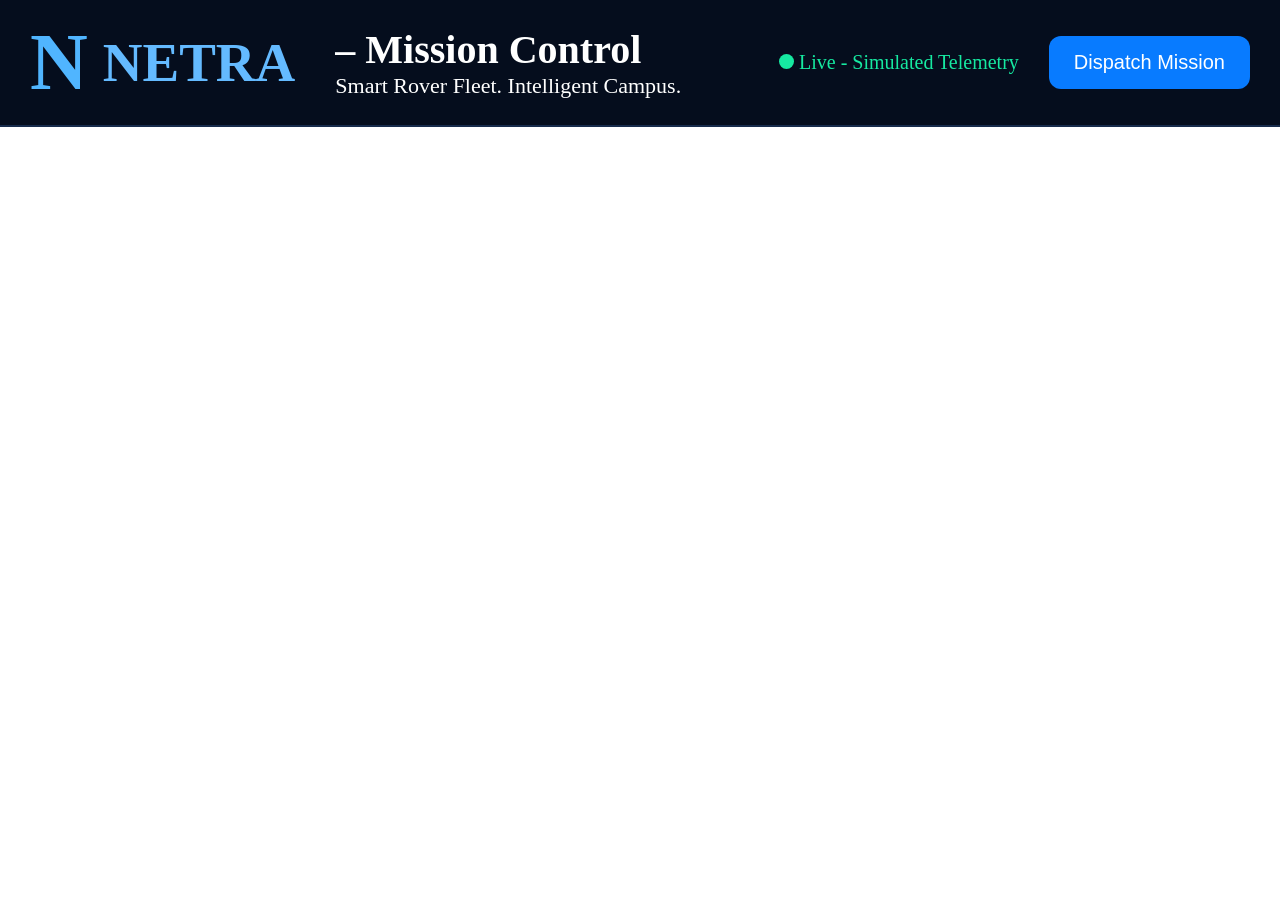
==== NETRA/navbar.html @ 7a4b49c6 "first commit" ====
<!DOCTYPE html>
<html lang="en">
<head>
    <meta charset="UTF-8">
    <meta name="viewport" content="width=device-width, initial-scale=1.0">
    <title>NETRA - Mission Control</title>
    <link rel="stylesheet" href="style.css">
</head>
<body>

    <header class="navbar">

        <!-- Left Section: Logo and Branding -->
        <div class="brand-section">
            <div class="logo">N</div>
            <h1 class="brand-name">NETRA</h1>
        </div>

        <!-- Middle Section: Title and Subtitle -->
        <div class="title-section">
            <h2>– Mission Control</h2>
            <p>Smart Rover Fleet. Intelligent Campus.</p>
        </div>

        <!-- Right Section: Status and Button -->
        <div class="right-section">

            <div class="status">
                <span class="status-dot"></span>
                <span>Live - Simulated Telemetry</span>
            </div>

            <button class="dispatch-btn">
                Dispatch Mission
            </button>

        </div>

    </header>

</body>
</html>
---- NETRA/style.css ----
/* Remove default spacing */
* {
    margin: 0;
    padding: 0;
}

/* Navigation bar */
.navbar {
    background-color: #050d1d;
    height: 125px;
    display: flex;
    align-items: center;
    padding: 0 30px;
    border-bottom: 2px solid #172b4c;
}

/* Logo section */
.brand-section {
    display: flex;
    align-items: center;
    gap: 15px;
}

/* N Logo */
.logo {
    color: #50b5ff;
    font-size: 80px;
    font-weight: bold;
}

/* NETRA text */
.brand-name {
    color: #64baff;
    font-size: 55px;
}

/* Title section */
.title-section {
    margin-left: 40px;
}

.title-section h2 {
    color: white;
    font-size: 40px;
}

.title-section p {
    color: white;
    font-size: 22px;
}

/* Right section */
.right-section {
    display: flex;
    align-items: center;
    margin-left: auto;
    gap: 30px;
}

/* Live status */
.status {
    color: #16e9a1;
    font-size: 20px;
}

/* Green circle */
.status-dot {
    display: inline-block;
    background-color: #16e9a1;
    width: 15px;
    height: 15px;
    border-radius: 50%;
}

/* Dispatch button */
.dispatch-btn {
    background-color: #087bff;
    color: white;
    font-size: 20px;
    padding: 15px 25px;
    border: none;
    border-radius: 12px;
    cursor: pointer;
}
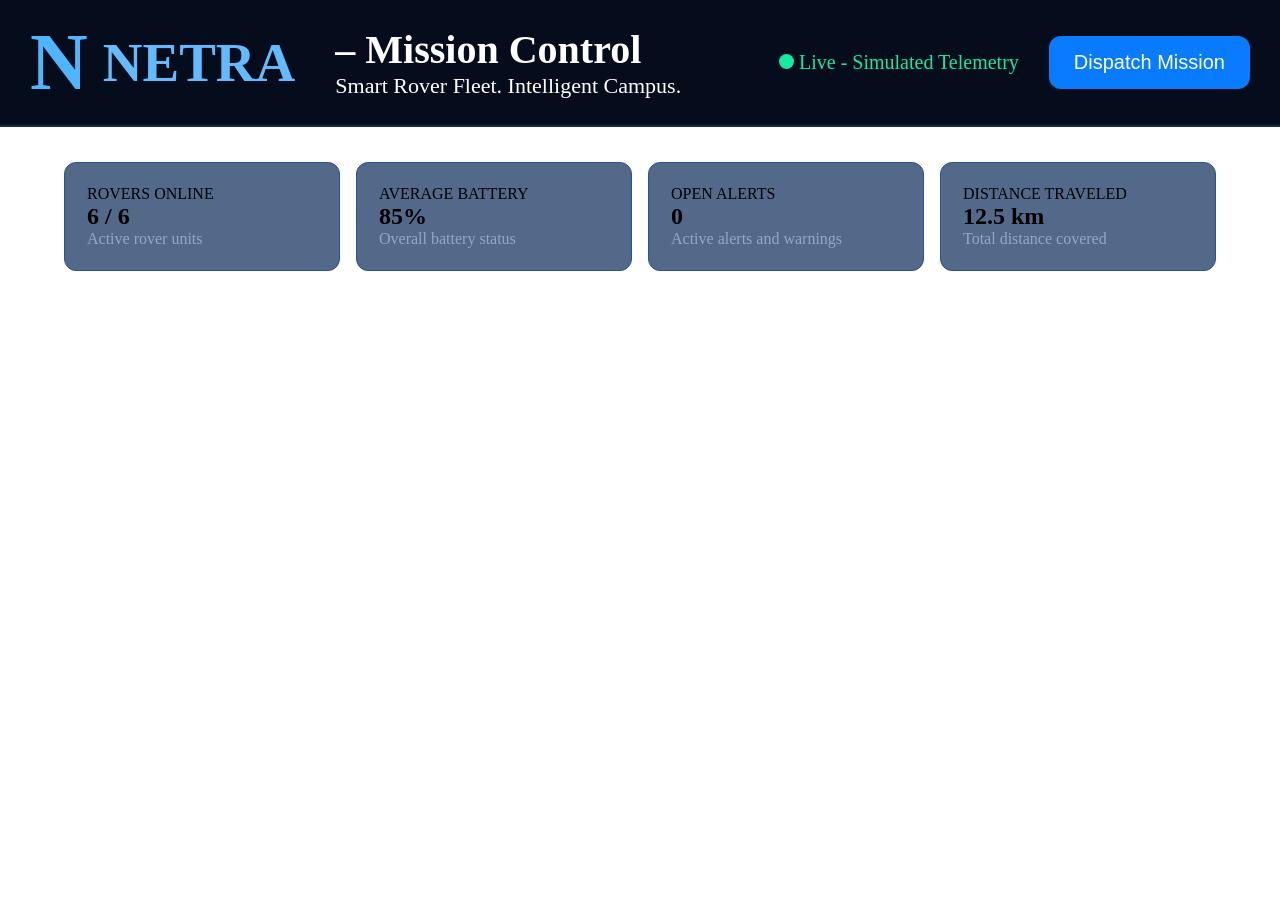
==== commit 9f45a6cc: "Updated upto KPI Cards" ====
--- a/NETRA/navbar.html
+++ b/NETRA/navbar.html
@@ -33,10 +33,37 @@
             <button class="dispatch-btn">
                 Dispatch Mission
             </button>
+        </div>
+    </header>
+    
+<main class="page">
+    <section class="kpi-grid">
+        <article class="kpi-card">
+            <span>ROVERS ONLINE</span>
+            <h2 id="online-count">6 / 6</h2>
+            <p>Active rover units</p>
+        </article>
+        <article class="kpi-card">
+            <span>AVERAGE BATTERY</span>
+            <h2 id="battery-level">85%</h2>
+            <p>Overall battery status</p>
+        </article>
+        <article class="kpi-card">
+            <span>OPEN ALERTS</span>
+            <h2 id="open-alerts">0</h2>
+            <p>Active alerts and warnings</p>
+        </article>
+        <article class="kpi-card">
+            <span>DISTANCE TRAVELED</span>
+            <h2 id="distance">12.5 km</h2>
+            <p>Total distance covered</p>
+        </article>
+    </section>
 
-        </div>
 
-    </header>
+    <!-- three more cards, same shape -->
+    </section>
+</main>
 
 </body>
 </html>
--- a/NETRA/style.css
+++ b/NETRA/style.css
@@ -82,3 +82,32 @@
     border-radius: 12px;
     cursor: pointer;
 }
+.page {
+    padding: 35px 5%;
+}
+.page p {
+    color: #91a8c5;
+}
+.kpi-grid {
+    display: grid;
+    grid-template-columns: repeat(4, 1fr);
+    gap: 16px;
+    margin-bottom: 30px;
+}
+.kpi-card, .panel {
+    background: #52698a;
+    border: 1px solid #29548d;
+    border-radius: 12px;
+}
+.kpi-card {
+    padding: 22px;
+    transition: 0.2s;
+}
+.kpi-card {
+    padding: 22px;
+    transition: 0.2s;
+}
+.kpi-card:hover {
+    border-color: #438cff;
+    transform: translateY(-3px);
+}
